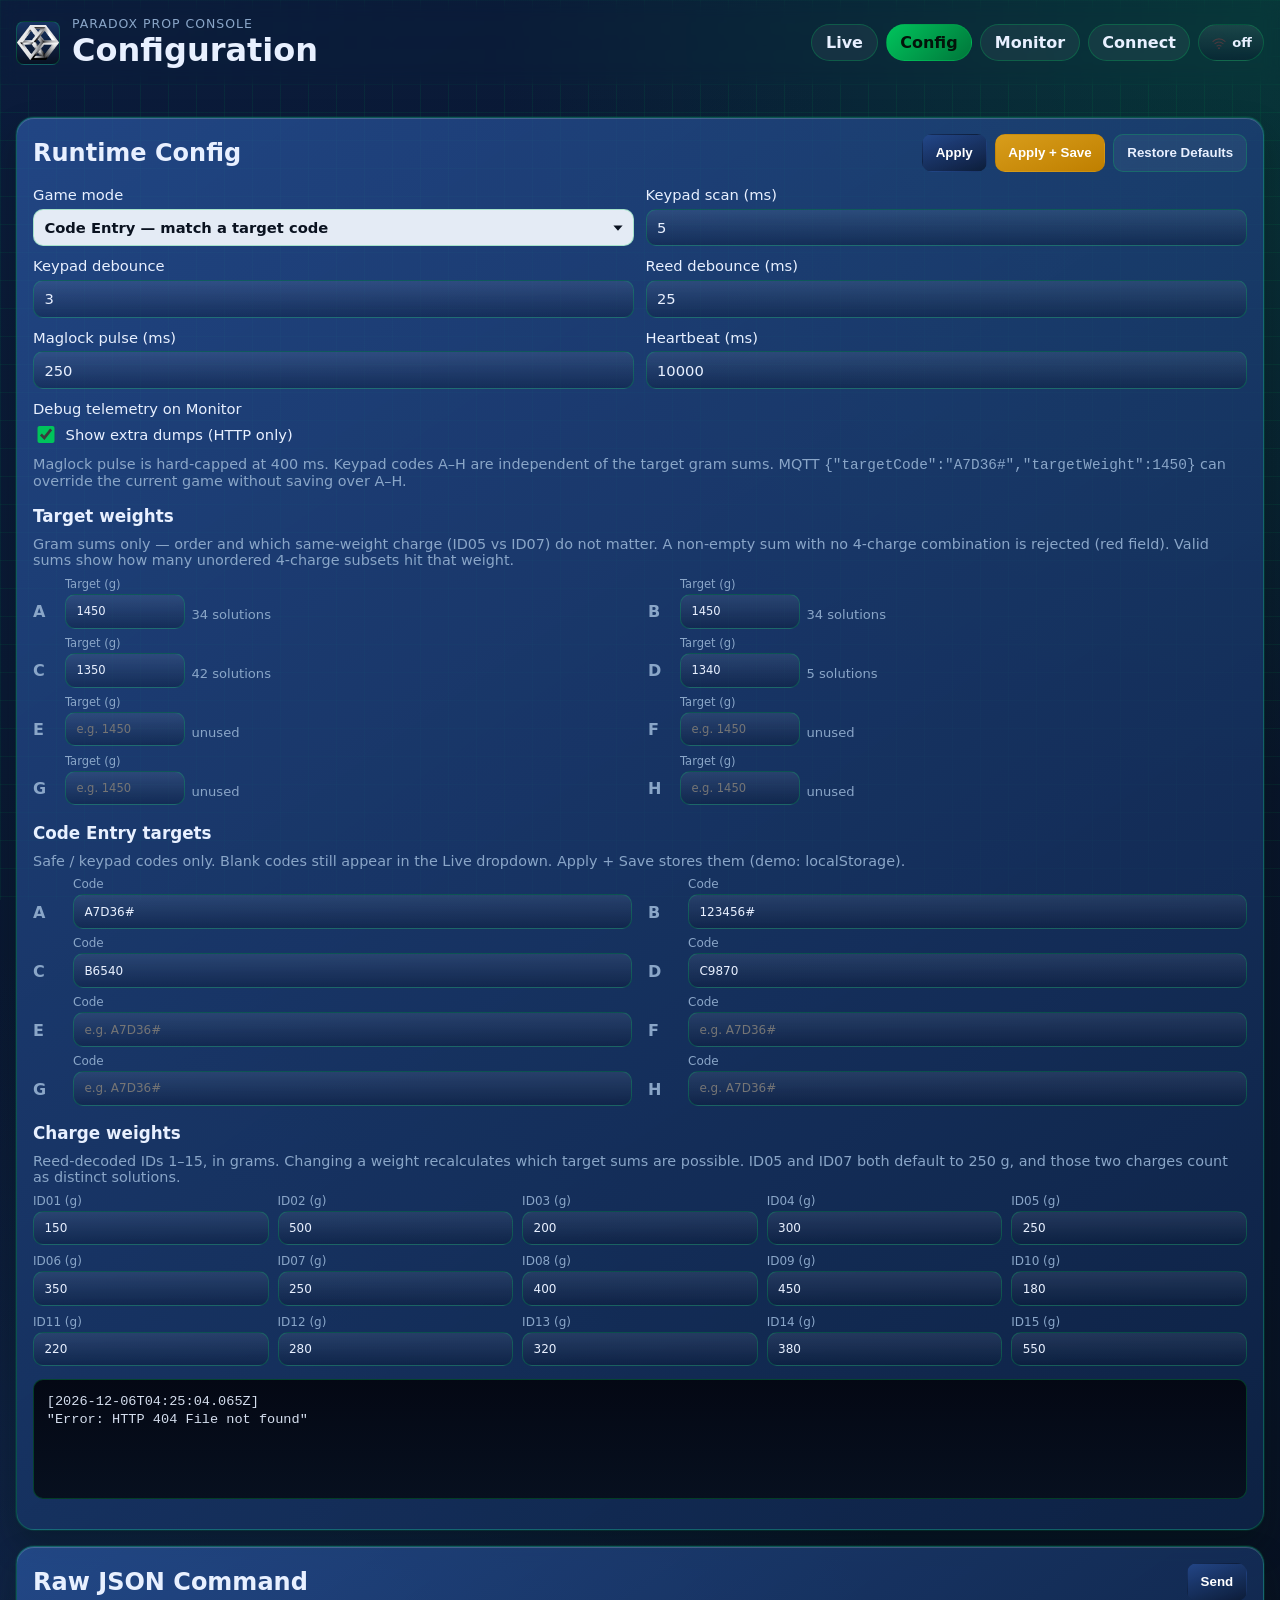
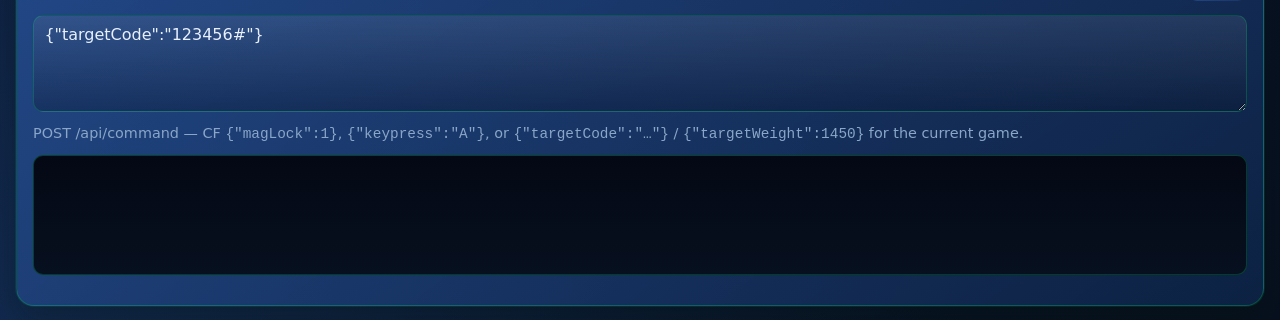
==== main/webui/config.html @ 46a213b3 "Publish px-dynamite-v1 0.01 as its own repository. Co-authored-by: Cursor <cursoragent@cursor.com>" ====
<!doctype html>
<html lang="en">
<head>
    <meta charset="utf-8">
    <meta name="viewport" content="width=device-width, initial-scale=1">
    <title>PX-Dynamite-V1 Config</title>
    <link rel="stylesheet" href="styles.css?v=dyn7">
</head>
<body>
    <div class="bg-grid" aria-hidden="true"></div>
    <header class="topbar wrap">
        <div class="brand">
            <img src="assets/logo.png" alt="Logo" class="brand-logo" loading="lazy" decoding="async" onerror="this.style.display='none'">
            <div>
                <p class="kicker">Paradox Prop Console</p>
                <h1>Configuration</h1>
            </div>
        </div>
        <nav class="tabs">
            <a class="tab" href="index.html">Live</a>
            <a class="tab active" href="config.html">Config</a>
            <a class="tab" href="monitor.html">Monitor</a>
            <a class="tab" href="connection.html">Connect</a>
            <div class="status-icons" id="statusIcons"></div>
        </nav>
    </header>

    <main class="wrap layout single">
        <section class="panel wide">
            <div class="panel-head">
                <h2>Runtime Config</h2>
                <div class="row-actions">
                    <button id="applyConfig" class="btn">Apply</button>
                    <button id="saveConfig" class="btn btn-warn">Apply + Save</button>
                    <button id="restoreDefaults" class="btn btn-ghost">Restore Defaults</button>
                </div>
            </div>
            <form id="configForm" class="form-grid">
                <label>Game mode
                    <select name="gameMode" id="gameMode">
                        <option value="io">Basic I/O — MQTT only</option>
                        <option value="code_entry">Code Entry — match a target code</option>
                    </select>
                </label>
                <label>Keypad scan (ms)
                    <input name="keypadScanMs" type="number" min="1" max="50" step="1">
                </label>
                <label>Keypad debounce
                    <input name="keypadDebounce" type="number" min="1" max="20">
                </label>
                <label>Reed debounce (ms)
                    <input name="reedDebounceMs" type="number" min="5" max="200" step="5">
                </label>
                <label>Maglock pulse (ms)
                    <input name="maglockPulseMs" type="number" min="50" max="400" step="10">
                </label>
                <label>Heartbeat (ms)
                    <input name="heartbeatInterval" type="number" min="100" step="100">
                </label>
                <label class="toggle-field">Debug telemetry on Monitor
                    <span class="toggle-row">
                        <input name="debug" type="checkbox">
                        <span>Show extra dumps (HTTP only)</span>
                    </span>
                </label>
            </form>
            <p class="hint">Maglock pulse is hard-capped at 400 ms. Keypad codes A–H are independent of the target gram sums. MQTT <code>{"targetCode":"A7D36#","targetWeight":1450}</code> can override the current game without saving over A–H.</p>
            <h3 class="subhead">Target weights</h3>
            <p class="hint">Gram sums only — order and which same-weight charge (ID05 vs ID07) do not matter. A non-empty sum with no 4-charge combination is rejected (red field). Valid sums show how many unordered 4-charge subsets hit that weight.</p>
            <div class="weight-sets" id="weightSets"></div>
            <h3 class="subhead">Code Entry targets</h3>
            <p class="hint">Safe / keypad codes only. Blank codes still appear in the Live dropdown. Apply + Save stores them (demo: localStorage).</p>
            <div class="target-sets" id="codeSets"></div>
            <h3 class="subhead">Charge weights</h3>
            <p class="hint">Reed-decoded IDs 1–15, in grams. Changing a weight recalculates which target sums are possible. ID05 and ID07 both default to 250 g, and those two charges count as distinct solutions.</p>
            <div class="charge-weight-grid" id="chargeWeights"></div>
            <pre id="configLog" class="log"></pre>
        </section>

        <section class="panel wide">
            <div class="panel-head">
                <h2>Raw JSON Command</h2>
                <button id="sendRaw" class="btn">Send</button>
            </div>
            <textarea id="rawCommand" rows="4">{"targetCode":"123456#"}</textarea>
            <p class="hint">POST /api/command — CF <code>{"magLock":1}</code>, <code>{"keypress":"A"}</code>, or <code>{"targetCode":"…"}</code> / <code>{"targetWeight":1450}</code> for the current game.</p>
            <pre id="rawLog" class="log"></pre>
        </section>
    </main>

    <script src="app.js?v=dyn7"></script>
    <script>
        (function boot(attempt) {
            if (window.PX && typeof window.PX.pageConfig === "function") {
                window.PX.pageConfig();
                return;
            }
            if (attempt >= 6) {
                var log = document.getElementById("configLog");
                if (log) log.textContent = "Failed to load app.js after retries. Hard-refresh the page.";
                return;
            }
            var s = document.createElement("script");
            s.src = "app.js?r=" + Date.now() + "-" + attempt;
            s.onload = function () { boot(attempt + 1); };
            s.onerror = function () { setTimeout(function () { boot(attempt + 1); }, 200 * (attempt + 1)); };
            document.head.appendChild(s);
        })(0);
    </script>
</body>
</html>
---- main/webui/styles.css ----
@font-face {
    font-family: "DSEG7 Classic";
    src: url("assets/fonts/DSEG7Classic-Regular.woff2") format("woff2");
    font-weight: 400;
    font-style: normal;
    font-display: swap;
}

:root {
    /* Signal Glass: navy stage, lighter navy panes, green accent (logo family). */
    --blue: #1a3a6e;
    --blue-mid: #2a56a0;
    --blue-deep: #07101f;
    --green: #00a651;
    --green-bright: #00c45c;
    --green-deep: #00763a;
    --ink: #e8f0ff;
    --muted: #8aa6c8;
    --paper: #07101f;
    --surface: #0b1c3c;
    --panel: linear-gradient(145deg, rgba(42, 86, 160, 0.72) 0%, rgba(14, 36, 72, 0.88) 100%);
    --metric: linear-gradient(180deg, rgba(255, 255, 255, 0.08), rgba(8, 20, 44, 0.35));
    --line: rgba(0, 196, 92, 0.28);
    --grid: rgba(0, 166, 81, 0.10);
    --accent: var(--green-bright);
    --accent-soft: #2fd67a;
    --ok: var(--green-bright);
    --ok-ink: #03140a;
    --warn: #f0a92a;
    --bad: #ef4444;
    --danger: var(--bad);
    --shadow: 0 16px 32px rgba(0, 20, 10, 0.28);
    --cta: linear-gradient(135deg, var(--green-bright), var(--green-deep));
    --tab-bg: rgba(255, 255, 255, 0.05);
}

* {
    box-sizing: border-box;
}

html {
    color-scheme: dark;
}

body {
    margin: 0;
    color: var(--ink);
    font-family: "Segoe UI", "Avenir Next", system-ui, sans-serif;
    background:
        radial-gradient(circle at 100% 0%, rgba(0, 166, 81, 0.22), transparent 34%),
        radial-gradient(circle at 0% 100%, rgba(26, 58, 110, 0.55), transparent 42%),
        linear-gradient(145deg, #0b1c3c 0%, #07101f 100%);
    min-height: 100vh;
}

h1, h2, h3 {
    font-family: "Segoe UI", "Trebuchet MS", system-ui, sans-serif;
    margin: 0;
}

.bg-grid {
    position: fixed;
    inset: 0;
    pointer-events: none;
    opacity: 1;
    background-image: linear-gradient(var(--grid) 1px, transparent 1px),
        linear-gradient(90deg, var(--grid) 1px, transparent 1px);
    background-size: 28px 28px;
}

.wrap {
    max-width: 1400px;
    margin: 0 auto;
    padding: 1rem;
}

.topbar {
    display: flex;
    align-items: center;
    justify-content: space-between;
    gap: 1rem;
    position: sticky;
    top: 0;
    z-index: 10;
    backdrop-filter: blur(8px);
}

.battery-badge {
    display: inline-flex;
    align-items: center;
    gap: 0.4rem;
    font-weight: 700;
    font-size: 0.85rem;
}

.status-icons {
    display: inline-flex;
    align-items: center;
    gap: 0.5rem;
    margin-left: auto;
    border-radius: 999px;
    border: 1px solid var(--line);
    padding: 0.3rem 0.7rem;
    background: var(--metric);
}

.battery-good {
    color: var(--ok);
}

.battery-warn {
    color: var(--warn);
}

.battery-bad {
    color: var(--bad);
}

.battery-usb {
    color: var(--muted);
}

.battery-icon {
    width: 22px;
    height: 14px;
    display: inline-flex;
    align-items: center;
}

.battery-svg {
    width: 22px;
    height: 14px;
    display: block;
}

.brand {
    display: flex;
    align-items: center;
    gap: 0.75rem;
}

.brand-logo {
    width: 44px;
    height: 44px;
    object-fit: contain;
    border-radius: 8px;
    background: linear-gradient(180deg, rgba(26, 58, 110, 0.8), rgba(8, 16, 32, 0.9));
    border: 1px solid var(--line);
}

.kicker {
    margin: 0;
    color: var(--muted);
    font-size: 0.78rem;
    letter-spacing: 0.08em;
    text-transform: uppercase;
}

.tabs {
    display: flex;
    gap: 0.5rem;
}

.tab {
    text-decoration: none;
    color: var(--ink);
    border: 1px solid var(--line);
    background: var(--tab-bg);
    padding: 0.5rem 0.85rem;
    border-radius: 999px;
    font-weight: 600;
}

.tab.active {
    background: var(--cta);
    color: var(--ok-ink);
}

.layout {
    display: grid;
    grid-template-columns: 1.2fr 1fr;
    gap: 1rem;
    align-items: start;
    margin-top: 1rem;
}

.layout.single {
    grid-template-columns: 1fr;
}

.layout.live-layout {
    grid-template-columns: minmax(0, 2fr) minmax(16rem, 1fr);
    align-items: start;
}

.panel {
    background: var(--panel);
    border: 1px solid var(--line);
    border-radius: 18px;
    box-shadow:
        inset 0 1px 0 rgba(255, 255, 255, 0.18),
        0 0 0 1px rgba(0, 196, 92, 0.12),
        var(--shadow);
    padding: 1rem;
    overflow: hidden;
    animation: rise 420ms ease both;
}

.panel.wide {
    grid-column: 1 / -1;
}

.panel-head {
    display: flex;
    justify-content: space-between;
    align-items: center;
    gap: 1rem;
    margin-bottom: 0.9rem;
}

.row-actions {
    display: flex;
    gap: 0.5rem;
    flex-wrap: wrap;
}

.badge {
    border-radius: 999px;
    padding: 0.35rem 0.7rem;
    background: var(--metric);
    border: 1px solid var(--line);
    text-transform: capitalize;
}

.badge.state-ready {
    background: var(--cta);
    color: var(--ok-ink);
    border-color: transparent;
}

.badge.state-not-ready {
    background: linear-gradient(160deg, #f0a92a, #b57500);
    color: #1a1408;
    border-color: transparent;
}

.badge.state-running {
    background: linear-gradient(180deg, rgba(255, 255, 255, 0.16), rgba(8, 20, 44, 0.4));
    color: var(--ink);
    border-color: rgba(232, 240, 255, 0.2);
}

.badge.state-paused {
    background: linear-gradient(160deg, #d6b33e, #bd9700);
    color: #1a1408;
    border-color: transparent;
}

.badge.state-solved {
    background: linear-gradient(135deg, var(--green), var(--green-deep));
    color: var(--ok-ink);
    border-color: transparent;
}

.badge.state-failed {
    background: linear-gradient(160deg, #ef4444, #9f1f1f);
    color: #fff;
    border-color: transparent;
}

.metrics {
    display: grid;
    grid-template-columns: repeat(3, minmax(0, 1fr));
    gap: 0.75rem;
}

.metric {
    background: var(--metric);
    border: 1px solid var(--line);
    border-radius: 12px;
    padding: 0.8rem;
}

.metric p {
    margin: 0 0 0.35rem;
    color: var(--muted);
    font-size: 0.84rem;
}

.metric h3 {
    font-size: 1.35rem;
}

.text-ok {
    color: var(--ok);
}

.text-warn {
    color: var(--warn);
}

.text-bad {
    color: var(--bad);
}

.text-muted {
    color: var(--muted);
}

.hidden {
    display: none !important;
}

.btn-grid {
    display: grid;
    grid-template-columns: repeat(2, minmax(0, 1fr));
    gap: 0.65rem;
}

.btn {
    border: 1px solid transparent;
    background: linear-gradient(160deg, rgba(36, 72, 140, 0.9), rgba(12, 28, 56, 0.95));
    color: #fff;
    font-weight: 700;
    border-radius: 10px;
    padding: 0.65rem 0.8rem;
    cursor: pointer;
}

.btn:hover {
    filter: saturate(1.1);
}

.btn:active {
    transform: translateY(1px);
}

.btn-ghost {
    color: var(--ink);
    background: var(--tab-bg);
    border-color: var(--line);
}

.btn-warn {
    background: linear-gradient(160deg, #d89d1b, #bf7f00);
}

.btn-danger {
    background: linear-gradient(160deg, #d15151, #ab3030);
}

.btn-start {
    background: var(--cta);
    color: var(--ok-ink);
}

.btn-resume {
    background: var(--cta);
    color: var(--ok-ink);
}

.btn-pause {
    background: linear-gradient(160deg, #d6b33e, #bd9700);
    color: #1a1a1a;
}

.btn-solve {
    background: var(--cta);
    color: var(--ok-ink);
}

.input-indicators {
    display: flex;
    justify-content: flex-start;
    flex-wrap: wrap;
    gap: 0.4rem;
    padding: 0.6rem 0 0;
}

.input-dot {
    display: inline-flex;
    align-items: center;
    justify-content: center;
    width: 1.6rem;
    height: 1.6rem;
    border-radius: 50%;
    font-size: 0.75rem;
    font-weight: 800;
    color: #fff;
    line-height: 1;
}

.input-dot.connected {
    background: var(--ok);
}

.input-dot.disconnected {
    background: var(--bad);
}

.input-dot.inactive {
    background: #b0b0b0;
}

#gameStatePanel.state-ready {
    background: linear-gradient(180deg, rgba(0, 196, 92, 0.28), rgba(14, 36, 72, 0.78));
}

#gameStatePanel.state-not-ready {
    background: linear-gradient(180deg, rgba(240, 169, 42, 0.28), rgba(14, 36, 72, 0.78));
}

#gameStatePanel.state-running {
    background: linear-gradient(180deg, rgba(42, 86, 160, 0.45), rgba(14, 36, 72, 0.78));
}

#gameStatePanel.state-paused {
    background: linear-gradient(180deg, rgba(214, 179, 62, 0.28), rgba(14, 36, 72, 0.78));
}

#gameStatePanel.state-solved {
    background: linear-gradient(180deg, rgba(0, 166, 81, 0.38), rgba(14, 36, 72, 0.78));
}

#gameStatePanel.state-failed {
    background: linear-gradient(180deg, rgba(239, 68, 68, 0.38), rgba(14, 36, 72, 0.78));
}

.wifi-status {
    display: flex;
    align-items: center;
    gap: 0.5rem;
    margin-bottom: 0.7rem;
    font-weight: 600;
}

.wifi-badge {
    display: inline-flex;
    align-items: center;
    gap: 0.35rem;
    font-size: 0.82rem;
    font-weight: 700;
}

.network-name-row {
    display: flex;
    align-items: flex-end;
    gap: 0.7rem;
}

.network-name-label {
    flex: 1;
    display: flex;
    flex-direction: column;
    gap: 0.35rem;
    font-size: 0.92rem;
}

.toggle-row {
    display: flex;
    align-items: center;
    gap: 0.5rem;
    cursor: pointer;
    font-size: 0.92rem;
}

.toggle-row input[type="checkbox"] {
    width: 1.1rem;
    height: 1.1rem;
    accent-color: var(--accent);
    cursor: pointer;
}

.ap-bottom-row {
    display: flex;
    align-items: center;
    justify-content: space-between;
    gap: 0.7rem;
    flex-wrap: wrap;
}

.row-actions-right {
    display: flex;
    gap: 0.5rem;
    flex-wrap: wrap;
    margin-left: auto;
}

.inline-form {
    display: flex;
    align-items: center;
    flex-wrap: wrap;
    gap: 0.55rem;
}

input,
textarea {
    width: 100%;
    border: 1px solid var(--line);
    border-radius: 10px;
    padding: 0.58rem 0.65rem;
    background: var(--metric);
    color: var(--ink);
    font: inherit;
}

select {
    width: 100%;
    border: 1px solid var(--line);
    border-radius: 10px;
    padding: 0.58rem 1.85rem 0.58rem 0.65rem;
    background-color: #e4ebf5;
    background-image: url("data:image/svg+xml,%3Csvg xmlns='http://www.w3.org/2000/svg' width='12' height='8' viewBox='0 0 12 8'%3E%3Cpath fill='%230a1220' d='M1.4 1.6h9.2L6 6.8z'/%3E%3C/svg%3E");
    background-repeat: no-repeat;
    background-position: right 0.6rem center;
    background-size: 12px 8px;
    color: #0a1220;
    -webkit-text-fill-color: #0a1220;
    forced-color-adjust: none;
    color-scheme: light;
    font: inherit;
    font-weight: 700;
    appearance: none;
    -webkit-appearance: none;
}

select option {
    color: #102038;
    background: #f4f7fb;
}

.inline-form input {
    max-width: 300px;
}

.toggle {
    display: inline-flex;
    align-items: center;
    gap: 0.4rem;
}

.toggle input {
    width: auto;
}

.form-grid {
    display: grid;
    grid-template-columns: repeat(2, minmax(0, 1fr));
    gap: 0.7rem;
    align-items: start;
}

.form-grid label {
    display: flex;
    flex-direction: column;
    gap: 0.35rem;
    font-size: 0.92rem;
}

.topic-value {
    margin-top: 0;
    min-height: 2.45rem;
    display: flex;
    align-items: center;
    font-weight: 600;
    color: var(--ink);
    word-break: break-all;
}

.detail-grid {
    display: grid;
    grid-template-columns: repeat(2, minmax(0, 1fr));
    gap: 0.6rem;
}

.detail-item {
    display: flex;
    align-items: baseline;
    justify-content: space-between;
    gap: 0.75rem;
    padding: 0.55rem 0.7rem;
    border: 1px solid var(--line);
    border-radius: 10px;
    background: var(--metric);
}

.detail-item span {
    color: var(--muted);
    font-size: 0.85rem;
}

.connection-detail-item {
    width: 100%;
    box-sizing: border-box;
}

.input-suffix-wrap {
    display: flex;
    align-items: center;
    gap: 0.45rem;
}

.input-suffix {
    border: 1px solid var(--line);
    border-radius: 8px;
    padding: 0.45rem 0.55rem;
    background: var(--metric);
    color: var(--muted);
    font-size: 0.85rem;
    white-space: nowrap;
}

.device-apply-wrap {
    display: flex;
    align-items: flex-end;
}

.ssid-list {
    display: grid;
    grid-template-columns: repeat(2, minmax(0, 1fr));
    gap: 0.55rem;
}

.ssid-item {
    display: flex;
    align-items: center;
    justify-content: space-between;
    gap: 0.6rem;
    border: 1px solid var(--line);
    border-radius: 10px;
    padding: 0.55rem 0.65rem;
    background: var(--metric);
    cursor: pointer;
}

.ssid-meta {
    display: inline-flex;
    align-items: center;
    gap: 0.45rem;
    color: var(--muted);
    font-size: 0.82rem;
}

.wifi-icon {
    width: 16px;
    height: 16px;
    display: inline-flex;
    align-items: center;
}

.wifi-svg {
    width: 16px;
    height: 16px;
    display: block;
}

.hint {
    margin: 0.6rem 0 0;
    color: var(--muted);
    font-size: 0.9rem;
}

.log {
    margin-top: 0.8rem;
    min-height: 120px;
    max-height: 270px;
    overflow: auto;
    border-radius: 10px;
    border: 1px solid var(--line);
    background: linear-gradient(180deg, #040814, #07101f);
    color: #d5deee;
    padding: 0.8rem;
    white-space: pre-wrap;
    word-break: break-word;
    font-size: 0.85rem;
    line-height: 1.35;
}

.pulse {
    position: relative;
    overflow: hidden;
}

.pulse::after {
    content: "";
    position: absolute;
    inset: -40% auto auto -40%;
    width: 180px;
    height: 180px;
    background: radial-gradient(circle, rgba(0, 196, 92, 0.22), transparent 68%);
    animation: drift 5s ease-in-out infinite;
}

@keyframes rise {
    from {
        opacity: 0;
        transform: translateY(8px);
    }
    to {
        opacity: 1;
        transform: translateY(0);
    }
}

@keyframes drift {
    0%, 100% { transform: translate(0, 0); }
    50% { transform: translate(16px, 14px); }
}

@media (max-width: 820px) {
    .topbar {
        flex-direction: column;
        align-items: flex-start;
    }

    .layout,
    .form-grid {
        grid-template-columns: 1fr;
    }

    .detail-grid,
    .ssid-list {
        grid-template-columns: 1fr;
    }

    .metrics,
    .btn-grid {
        grid-template-columns: repeat(2, minmax(0, 1fr));
    }

    .inline-form input {
        max-width: 100%;
    }
}

/* Fuse-specific Monitor / Live extras */
.metric-note {
    margin: 0.35rem 0 0;
    color: var(--muted);
    font-size: 0.78rem;
}

.voltage-board {
    position: relative;
    height: 460px;
    border-radius: 14px;
    border: 1px solid rgba(184, 115, 51, 0.35);
    background:
        radial-gradient(circle at 18% 12%, rgba(184, 115, 51, 0.16), transparent 36%),
        linear-gradient(180deg, #3a2414 0%, #24160d 55%, #1a1009 100%);
    overflow: hidden;
}

.voltage-wires {
    position: absolute;
    inset: 0;
    width: 100%;
    height: 100%;
    pointer-events: none;
    z-index: 0;
}

.voltage-wires .wire {
    fill: none;
    stroke: #c9a36a;
    stroke-width: 2.2;
    stroke-linecap: round;
    stroke-linejoin: round;
    vector-effect: non-scaling-stroke;
}

.led-mod,
.fuse-holder,
.gnd-mod,
.row-need {
    position: absolute;
    z-index: 1;
}

.led-mod {
    width: 28%;
    padding: 0.4rem 0.5rem 0.45rem;
    border-radius: 8px;
    background: linear-gradient(180deg, #8a5a28 0%, #5a3514 42%, #2a160a 100%);
    box-shadow:
        inset 0 1px 0 rgba(255, 220, 170, 0.35),
        0 6px 14px rgba(0, 0, 0, 0.35);
    border: 2px solid #c48a48;
}

.led-in {
    left: 3%;
    top: 5%;
}

.led-out {
    left: 3%;
    top: 46%;
}

.led-mod p {
    margin: 0 0 0.28rem;
    color: #e8c99a;
    font-size: 0.68rem;
    letter-spacing: 0.08em;
    text-transform: uppercase;
}

.led-mod .metric-note {
    color: #c9a36a;
}

.led-mod .seven-seg {
    display: flex;
    align-items: center;
    justify-content: center;
    min-height: 2.35rem;
    border-radius: 4px;
    background: #050505;
    border: 1px solid #1a1a1a;
    color: #ff3a22;
    text-shadow: 0 0 10px rgba(255, 58, 34, 0.55);
    font-family: "DSEG7 Classic", "Consolas", ui-monospace, monospace;
    font-size: 1.55rem;
    letter-spacing: 0.08em;
    padding: 0.2rem 0.35rem;
}

.led-mod.is-off .seven-seg {
    color: #4a1510;
    text-shadow: none;
}

.fuse-holder {
    width: 14%;
    height: auto;
    aspect-ratio: 1.7 / 1;
    display: flex;
    align-items: center;
    justify-content: center;
    padding: 0.15rem 0.2rem;
    text-align: center;
    border-radius: 8px;
    border: 8px solid #d7b07a;
    background: linear-gradient(180deg, #6a4420, #2c1a0c);
    box-shadow: none;
    outline: none;
}

.fuse-holder strong {
    display: block;
    font-size: 1.2rem;
    font-weight: 800;
    letter-spacing: 0.02em;
}

.fuse-holder .fuse-x {
    font-size: 2.1rem;
    font-weight: 900;
    line-height: 1;
    color: #c9d2e0;
}

.fuse-holder.vacant {
    background: repeating-linear-gradient(135deg, #2a1c10 0 8px, #1a120b 8px 16px);
    color: #9aa8bc;
    border-style: dashed;
}

.fuse-holder.match {
    border-color: var(--ok);
}

.fuse-holder.mismatch {
    border-color: var(--bad);
}

#fuseHolderA { left: 40%; top: 9%; }
#fuseHolderB { left: 40%; top: 37%; }
#fuseHolderC { left: 56.5%; top: 37%; }
#fuseHolderD { left: 73%; top: 37%; }
#fuseHolderE { left: 3.5%; top: 79%; }
#fuseHolderF { left: 19%; top: 79%; }

.row-need {
    color: #f0ddc0;
    font-size: 0.82rem;
    font-weight: 700;
    letter-spacing: 0.03em;
    white-space: nowrap;
    pointer-events: none;
    text-shadow: 0 1px 4px rgba(0, 0, 0, 0.65);
}

.row-need-top {
    left: 56%;
    top: 17%;
}

.row-need-mid {
    left: 40%;
    width: 47%;
    top: 55%;
    text-align: center;
}

.row-need-bot {
    left: 36%;
    top: 90%;
}

.gnd-mod {
    left: 88%;
    top: 90%;
    width: max-content;
    transform: translate(-50%, calc(-100% - 3px));
    display: flex;
    align-items: flex-end;
    justify-content: center;
    color: #f0ddc0;
    font-size: 1.2rem;
    font-weight: 800;
    letter-spacing: 0;
    line-height: 1;
    pointer-events: none;
}

.gnd-n {
    display: block;
    width: max-content;
    text-align: center;
}

.gnd-g,
.gnd-d {
    position: absolute;
    bottom: 0;
    line-height: 1;
}

.gnd-g {
    right: 100%;
}

.gnd-d {
    left: 100%;
}

.fuse-slots {
    display: grid;
    grid-template-columns: repeat(6, minmax(0, 1fr));
    gap: 0.45rem;
    margin-top: 0.9rem;
}

.fuse-slot {
    border-radius: 10px;
    padding: 0.55rem 0.35rem;
    text-align: center;
    border: 1px solid rgba(255, 255, 255, 0.12);
}

.fuse-slot .fuse-id {
    display: block;
    font-size: 0.72rem;
    letter-spacing: 0.08em;
    text-transform: uppercase;
    opacity: 0.85;
}

.fuse-slot strong {
    display: block;
    margin-top: 0.2rem;
    font-size: 1.05rem;
}

.fuse-2200 {
    background: #123a73;
    color: #dbe8ff;
}

.fuse-4700 {
    background: #7a1218;
    color: #ffd6d8;
}

.fuse-6800 {
    background: #c9a227;
    color: #1a1408;
}

.fuse-open {
    background: #2a3344;
    color: #9aa8bc;
}

.seg-row {
    display: grid;
    grid-template-columns: 1fr 1fr;
    gap: 0.75rem;
    margin-top: 0.9rem;
}

.seg-box {
    background: var(--metric);
    border: 1px solid var(--line);
    border-radius: 12px;
    padding: 0.7rem 0.8rem;
}

.seg-box p {
    margin: 0 0 0.35rem;
    color: var(--muted);
    font-size: 0.78rem;
    letter-spacing: 0.06em;
    text-transform: uppercase;
}

.seven-seg {
    font-family: "Consolas", "Cascadia Mono", ui-monospace, monospace;
    font-size: 1.85rem;
    letter-spacing: 0.12em;
    color: var(--green-bright);
    text-shadow: 0 0 12px rgba(0, 196, 92, 0.35);
}

.subhead {
    margin: 1.1rem 0 0.35rem;
    font-size: 1.05rem;
}

.toggle-field {
    grid-column: 1 / -1;
}

.adc-legend {
    margin-top: 0.4rem;
}

.adc-minis {
    display: flex;
    flex-direction: column;
    gap: 0.45rem;
    margin-top: 0.9rem;
}

.adc-mini-row {
    display: grid;
    grid-template-columns: 1.4rem 1fr 6.5rem;
    gap: 0.5rem;
    align-items: center;
}

.adc-mini-id {
    font-weight: 800;
    text-transform: uppercase;
    font-size: 0.82rem;
}

.adc-mini-val {
    color: var(--muted);
    font-size: 0.78rem;
    text-align: right;
}

.adc-bar-mini {
    height: 18px;
}

.adc-bar-mini .adc-band {
    height: 18px;
}

.adc-bar-mini .adc-marker {
    height: 22px;
    top: -2px;
}

.adc-bar {
    position: relative;
    height: 72px;
    border-radius: 12px;
    overflow: visible;
    border: 1px solid var(--line);
    background: #040814;
}

.adc-band {
    position: absolute;
    top: 0;
    height: 42px;
    display: flex;
    align-items: center;
    justify-content: center;
    font-size: 0.72rem;
    font-weight: 700;
    color: #041018;
    overflow: hidden;
}

.adc-band span {
    white-space: nowrap;
    padding: 0 0.2rem;
}

.band-open {
    background: repeating-linear-gradient(135deg, #3a4458 0 8px, #2a3344 8px 16px);
    color: #d5deee;
}

.band-6800 {
    background: #c9a227;
    color: #1a1408;
}

.band-4700 {
    background: #7a1218;
    color: #ffd6d8;
}

.band-2200 {
    background: #123a73;
    color: #dbe8ff;
}

.adc-tick {
    position: absolute;
    top: 42px;
    width: 1px;
    height: 10px;
    background: rgba(232, 240, 255, 0.55);
    transform: translateX(-0.5px);
}

.adc-tick span {
    position: absolute;
    top: 12px;
    left: 50%;
    transform: translateX(-50%);
    font-size: 0.68rem;
    color: var(--muted);
    white-space: nowrap;
}

.adc-marker {
    position: absolute;
    top: -4px;
    width: 2px;
    height: 46px;
    background: #fff;
    box-shadow: 0 0 8px rgba(255, 255, 255, 0.7);
    transform: translateX(-1px);
    z-index: 2;
}

.adc-marker i {
    position: absolute;
    top: -16px;
    left: 50%;
    transform: translateX(-50%);
    font-style: normal;
    font-size: 0.72rem;
    font-weight: 800;
    color: #fff;
    text-transform: uppercase;
}

.adc-marker.open {
    background: var(--bad);
    box-shadow: 0 0 8px rgba(239, 68, 68, 0.7);
}

.channel-table-wrap {
    overflow-x: auto;
}

.channel-table {
    width: 100%;
    border-collapse: collapse;
    font-size: 0.92rem;
}

.channel-table th,
.channel-table td {
    text-align: left;
    padding: 0.45rem 0.55rem;
    border-bottom: 1px solid var(--line);
}

.channel-table th {
    color: var(--muted);
    font-weight: 600;
    font-size: 0.8rem;
    text-transform: uppercase;
    letter-spacing: 0.04em;
}

.scenario-grid {
    display: grid;
    grid-template-columns: repeat(2, minmax(0, 1fr));
    gap: 0.75rem;
}

.scenario-card {
    display: block;
    text-decoration: none;
    color: var(--ink);
    background: var(--metric);
    border: 1px solid var(--line);
    border-radius: 12px;
    padding: 0.9rem;
}

.scenario-card h3 {
    margin: 0 0 0.35rem;
    font-size: 1.05rem;
}

.scenario-card p {
    margin: 0;
    color: var(--muted);
    font-size: 0.88rem;
}

.scenario-card:hover {
    border-color: var(--green-bright);
}

/* Valve Live / Monitor */
.valve-board {
    display: flex;
    flex-direction: column;
    gap: 0.85rem;
}

.valve-path {
    display: grid;
    grid-template-columns: repeat(4, minmax(0, 1fr));
    gap: 0.55rem;
}

.valve-station {
    border-radius: 12px;
    border: 1px solid var(--line);
    background: var(--metric);
    padding: 0.45rem 0.4rem 1.35rem;
    position: relative;
    display: flex;
    flex-direction: column;
    align-items: center;
    min-height: 10.4rem;
}

.valve-name {
    font-weight: 800;
    font-size: 0.95rem;
    letter-spacing: 0.06em;
    margin-bottom: 0.2rem;
}

.valve-id {
    position: absolute;
    left: 0.4rem;
    bottom: 0.28rem;
    font-size: 0.68rem;
    color: var(--muted);
    font-weight: 700;
}

.valve-swatch {
    width: 0.7rem;
    height: 0.7rem;
    border-radius: 999px;
    border: 1px solid rgba(255, 255, 255, 0.25);
    display: inline-block;
}

.valve-graphic {
    width: 7.4rem;
    height: 7.4rem;
    border-radius: 50%;
    border: 1px solid rgba(255, 255, 255, 0.16);
    display: grid;
    grid-template-columns: 1.55rem 1.55rem 1.55rem;
    grid-template-rows: 1.55rem 1.55rem 1.55rem;
    place-content: center;
    gap: 0.12rem;
    background: var(--valve-fill, transparent);
}

.seat {
    display: flex;
    align-items: center;
    justify-content: center;
    width: 1.55rem;
    height: 1.55rem;
    border-radius: 7px;
    border: 2px solid rgba(255, 255, 255, 0.14);
    background: rgba(8, 20, 44, 0.55);
    font-size: 0.66rem;
    font-weight: 800;
    color: var(--muted);
}

.seat.n { grid-column: 2; grid-row: 1; }
.seat.w { grid-column: 1; grid-row: 2; }
.seat.hub { grid-column: 2; grid-row: 2; visibility: hidden; }
.seat.e { grid-column: 3; grid-row: 2; }
.seat.s { grid-column: 2; grid-row: 3; }

.seat.current {
    background: #f0a92a;
    border-color: #f0a92a;
    color: #1a1408;
}

.seat.target {
    background: #000;
    border-color: #00c45c;
    color: #00c45c;
}

.seat.solved {
    background: #00c45c;
    border-color: #00c45c;
    color: #03140a;
}

.seat.off {
    opacity: 0.85;
}

.mode-row {
    display: flex;
    flex-wrap: wrap;
    gap: 0.4rem;
    align-items: center;
}

.badge.mode-io {
    background: var(--metric);
}

.badge.mode-fixed,
.badge.mode-order,
.badge.mode-targets {
    background: linear-gradient(135deg, #2a56a0, #0e2448);
}

.valve-config-wrap {
    overflow-x: auto;
    margin-top: 0.8rem;
}

.valve-config-table {
    width: 100%;
    border-collapse: collapse;
    font-size: 0.82rem;
}

.valve-config-table th,
.valve-config-table td {
    border-bottom: 1px solid rgba(255, 255, 255, 0.08);
    padding: 0.4rem 0.35rem;
    text-align: left;
    vertical-align: middle;
}

.valve-config-table input[type="text"],
.valve-config-table input[type="number"],
.valve-config-table select {
    min-width: 0;
}

.valve-config-table input[type="checkbox"] {
    width: 1.1rem;
    height: 1.1rem;
}

.valve-config-table .col-order,
.valve-config-table .col-target {
    display: none;
}

.valve-config-table.show-order .col-order,
.valve-config-table.show-target .col-target {
    display: table-cell;
}

@media (max-width: 820px) {
    .valve-path {
        grid-template-columns: repeat(2, minmax(0, 1fr));
    }
}

.solution-line {
    margin: 0.15rem 0 0;
    font-size: 0.88rem;
    color: var(--ink);
}

.mcp-grid {
    display: grid;
    grid-template-columns: repeat(3, minmax(0, 1fr));
    gap: 0.75rem;
}

.mcp-chip h3 {
    font-size: 0.92rem;
    margin-bottom: 0.4rem;
}

.pin-table {
    width: 100%;
    border-collapse: collapse;
    font-size: 0.72rem;
}

.pin-table th,
.pin-table td {
    border-bottom: 1px solid rgba(255, 255, 255, 0.06);
    padding: 0.22rem 0.28rem;
    text-align: left;
}

.pin-table .lvl-low { color: var(--ok); font-weight: 700; }
.pin-table .lvl-high { color: var(--muted); }
.pin-out { color: var(--warn); }

.reed-bits {
    display: inline-flex;
    gap: 0.25rem;
}

.reed-bit {
    width: 1.35rem;
    height: 1.35rem;
    border-radius: 5px;
    display: inline-flex;
    align-items: center;
    justify-content: center;
    font-size: 0.68rem;
    font-weight: 800;
    background: rgba(8, 20, 44, 0.5);
    border: 1px solid var(--line);
    color: var(--muted);
}

.reed-bit.low {
    background: var(--cta);
    color: var(--ok-ink);
    border-color: transparent;
}

.reed-bit.driven {
    box-shadow: 0 0 0 2px #f0a92a;
}

@media (max-width: 820px) {
    .mcp-grid {
        grid-template-columns: 1fr;
    }
}

@media (max-width: 820px) {
    .seg-row,
    .scenario-grid,
    .fuse-slots {
        grid-template-columns: 1fr 1fr 1fr;
    }

    .adc-mini-row {
        grid-template-columns: 1.2rem 1fr;
    }

    .adc-mini-val {
        grid-column: 2;
        text-align: left;
    }
}

/* Patch Live / Config / Monitor */
#gameStatePanel.panel.pulse {
    overflow: visible;
}

#gameStatePanel.pulse::after {
    inset: 0;
    width: auto;
    height: auto;
    border-radius: inherit;
    pointer-events: none;
}

.patch-board {
    margin-top: 0.55rem;
    border-radius: 14px;
    border: 1px solid rgba(180, 190, 210, 0.22);
    background:
        radial-gradient(circle at 12% 0%, rgba(160, 170, 190, 0.12), transparent 40%),
        linear-gradient(180deg, #1a2438 0%, #0c1424 100%);
    overflow: visible;
    display: flex;
    justify-content: center;
}

.patch-board svg {
    display: block;
    width: auto;
    height: auto;
    max-width: 100%;
    max-height: calc(100dvh - 210px);
}

.tile-plate {
    fill: url(#none);
    fill: #c5cdd8;
    stroke: #8b95a4;
    stroke-width: 2.5;
    filter: drop-shadow(0 8px 10px rgba(0, 0, 0, 0.35));
}

.patch-board svg .tile-plate {
    fill: url(#tileMetal);
    stroke: #6d7786;
}

.jack-ring {
    fill: #d8dee8;
    stroke: #4a5568;
    stroke-width: 2;
}

.jack-hole {
    fill: #0b1018;
}

.jack-skip .jack-ring {
    fill: #9aa3b0;
    stroke: #6b7380;
    stroke-dasharray: 4 3;
    opacity: 0.55;
}

.jack-skip .jack-hole {
    fill: #7d8694;
}

.jack-on .jack-ring {
    fill: #e8eef8;
    stroke: #f5c542;
    stroke-width: 3;
}

.jack-label {
    text-anchor: middle;
    font-size: 15px;
    font-weight: 800;
    fill: #102038;
    stroke: #e8edf4;
    stroke-width: 3px;
    paint-order: stroke fill;
    font-family: "Segoe UI", system-ui, sans-serif;
}

.jack-skip .jack-label {
    fill: transparent;
}

.cable {
    fill: none;
    stroke-linecap: round;
    stroke-linejoin: round;
}

.cable-target {
    stroke: #f5c542;
    stroke-width: 3.2;
    stroke-dasharray: 11 8;
    opacity: 0.9;
}

.cable-bad {
    stroke: #ef4444;
    stroke-width: 4.2;
}

.cable-ok {
    stroke: #00c45c;
    stroke-width: 5.1;
}

.patch-legend {
    display: flex;
    gap: 0.9rem;
    flex-wrap: wrap;
    margin: 0.15rem 0 0.2rem;
    font-size: 0.78rem;
    color: var(--muted);
}

.patch-legend span {
    display: inline-flex;
    align-items: center;
    gap: 0.35rem;
}

.lg {
    display: inline-block;
    width: 1.4rem;
    height: 0;
    border-top: 3px solid #f5c542;
}

.lg-target {
    border-top-style: dashed;
    border-top-color: #f5c542;
}

.lg-bad {
    border-top-style: solid;
    border-top-color: #ef4444;
}

.lg-ok {
    border-top-style: solid;
    border-top-color: #00c45c;
}

.overlay-label {
    display: inline-flex;
    align-items: center;
    gap: 0.4rem;
    font-size: 0.78rem;
    color: var(--muted);
}

.overlay-label select {
    width: auto;
    min-width: 10rem;
    padding: 0.28rem 0.45rem;
    font-size: 0.78rem;
}

.target-sets {
    display: grid;
    grid-template-columns: 1fr 1fr;
    gap: 0.45rem 1rem;
    margin: 0.55rem 0 0.2rem;
}

.target-set-row {
    display: grid;
    grid-template-columns: 2rem minmax(7rem, 10rem) minmax(0, 1fr);
    gap: 0.5rem;
    align-items: end;
}

.target-set-idx {
    font-weight: 800;
    color: var(--muted);
    padding-bottom: 0.45rem;
}

.target-set-row label {
    display: flex;
    flex-direction: column;
    gap: 0.2rem;
    font-size: 0.75rem;
    color: var(--muted);
    margin: 0;
}

.target-set-row input {
    width: 100%;
}

.status-pills {
    display: flex;
    flex-wrap: wrap;
    gap: 0.4rem;
    margin-bottom: 0.7rem;
}

.pill {
    border-radius: 999px;
    padding: 0.28rem 0.65rem;
    border: 1px solid var(--line);
    background: var(--metric);
    font-size: 0.78rem;
    font-weight: 700;
}

.pill-ok {
    background: var(--cta);
    color: var(--ok-ink);
    border-color: transparent;
}

.pill-bad {
    background: linear-gradient(160deg, #ef4444, #9f1f1f);
    color: #fff;
    border-color: transparent;
}

.pill-warn {
    background: linear-gradient(160deg, #d89d1b, #bf7f00);
    color: #03140a;
    border-color: transparent;
}

.pill-off {
    color: var(--muted);
}

.port-strip {
    display: grid;
    grid-template-columns: repeat(8, minmax(0, 1fr));
    gap: 0.35rem;
}

.port-cell {
    text-align: center;
    padding: 0.45rem 0.2rem;
    border-radius: 8px;
    border: 1px solid var(--line);
    background: var(--metric);
    font-weight: 800;
}

.port-cell.on {
    background: var(--cta);
    color: var(--ok-ink);
    border-color: transparent;
}

.jack-map {
    display: grid;
    grid-template-columns: repeat(3, minmax(0, 1fr));
    gap: 0.65rem;
    margin-top: 0.5rem;
}

.jack-tile {
    border: 1px solid var(--line);
    border-radius: 12px;
    padding: 0.55rem;
    background: var(--metric);
}

.jack-tile h4 {
    margin: 0 0 0.4rem;
    font-size: 0.82rem;
    color: var(--muted);
}

.jack-tile-grid {
    display: grid;
    grid-template-columns: 1fr 1fr;
    gap: 0.35rem;
}

.jack-tile-grid label {
    display: flex;
    flex-direction: column;
    gap: 0.15rem;
    font-size: 0.72rem;
    color: var(--muted);
}

@media (max-width: 820px) {
    .jack-map,
    .port-strip {
        grid-template-columns: repeat(2, minmax(0, 1fr));
    }

    .live-layout {
        grid-template-columns: 1fr;
    }

    .target-sets,
    .weight-sets {
        grid-template-columns: 1fr;
    }

    .target-set-row {
        grid-template-columns: 1.6rem 1fr;
    }

    .patch-board svg {
        max-height: none;
        width: 100%;
    }
}

/* --- Dynamite cabinet (Live) --- */

.cabinet-split {
    display: grid;
    grid-template-columns: minmax(0, 2fr) minmax(12rem, 1fr);
    gap: 1rem;
    align-items: start;
}

.bay {
    border: 1px dashed rgba(232, 240, 255, 0.22);
    border-radius: 14px;
    padding: 0.7rem 0.75rem 0.85rem;
    margin-bottom: 0.75rem;
    background: rgba(8, 20, 44, 0.28);
}

.bay:last-child {
    margin-bottom: 0;
}

.bay h3,
.door-block h3 {
    margin: 0 0 0.65rem;
    font-size: 0.82rem;
    letter-spacing: 0.08em;
    text-transform: uppercase;
    color: var(--muted);
}

.bay-head {
    display: flex;
    align-items: center;
    justify-content: space-between;
    gap: 0.6rem;
    margin-bottom: 0.65rem;
}

.bay-head h3 {
    margin: 0;
}

.bay-head .overlay-label {
    flex: 0 1 auto;
    min-width: 0;
}

.bay-head .overlay-label select {
    max-width: 16rem;
}

.charge-row {
    display: grid;
    grid-template-columns: repeat(4, minmax(0, 1fr));
    gap: 0.55rem;
}

.charge {
    display: flex;
    flex-direction: column;
    align-items: center;
    gap: 0.35rem;
}

.charge-body {
    width: 100%;
    max-width: 10.6rem;
    aspect-ratio: 120 / 128;
    height: auto;
    position: relative;
}

.charge-body svg {
    width: 100%;
    height: 100%;
    display: block;
}

.charge-info {
    position: absolute;
    left: 0.2rem;
    right: 0.2rem;
    top: 38%;
    text-align: center;
    line-height: 1.15;
    pointer-events: none;
}

.charge-info .w {
    display: block;
    font-size: 1.05rem;
    font-weight: 800;
    color: #1c242c;
}

.charge-info .i {
    display: block;
    font-size: 0.95rem;
    font-weight: 800;
    letter-spacing: 0.04em;
    color: #1c242c;
}

.charge.ok .charge-info .w,
.charge.ok .charge-info .i {
    color: #062a12;
}

.charge.bad .charge-info .w,
.charge.bad .charge-info .i {
    color: #2a0808;
}

.charge-slot {
    font-size: 0.7rem;
    color: var(--muted);
    text-transform: uppercase;
    letter-spacing: 0.04em;
}

.code-side {
    display: flex;
    flex-direction: column;
    gap: 0.55rem;
}

.code-window {
    background: var(--metric);
    border: 1px solid var(--line);
    border-radius: 10px;
    padding: 0.4rem 0.55rem 0.5rem;
}

.code-window span {
    display: block;
    font-size: 0.68rem;
    color: var(--muted);
    text-transform: uppercase;
    letter-spacing: 0.05em;
    margin-bottom: 0.2rem;
}

.code-readout {
    font-family: ui-monospace, Consolas, monospace;
    font-size: 1.15rem;
    letter-spacing: 0.08em;
    min-height: 1.4rem;
}

.entry-strip {
    display: flex;
    justify-content: flex-end;
    gap: 0.12rem;
    min-height: 2.05rem;
    padding: 0.15rem 0.1rem;
    background: #03140a;
    border-radius: 6px;
}

.entry-cell {
    width: 1.05rem;
    text-align: center;
    font-family: "DSEG7 Classic", "Consolas", ui-monospace, monospace;
    font-size: 1.15rem;
    line-height: 1.7;
    color: #1a3a22;
}

.entry-cell.sym {
    font-family: "Segoe UI", system-ui, sans-serif;
    font-weight: 800;
    font-size: 1.05rem;
}

.entry-cell.plain { color: var(--green-bright); }
.entry-cell.green { color: var(--green-bright); text-shadow: 0 0 8px rgba(0, 196, 92, 0.45); }
.entry-cell.solved {
    font-weight: 800;
    font-size: 1.28rem;
    color: #5dff9a;
    text-shadow: 0 0 12px rgba(0, 196, 92, 0.75);
}
.entry-cell.solved.sym {
    font-size: 1.2rem;
}
.entry-cell.yellow { color: #f0a92a; text-shadow: 0 0 8px rgba(240, 169, 42, 0.35); }
.entry-cell.grey { color: #4b5d70; }
.entry-cell.empty { color: #0a2214; opacity: 0.55; }

.side-keypad {
    display: grid;
    grid-template-columns: repeat(4, minmax(0, 1fr));
    gap: 0.32rem;
}

.key {
    aspect-ratio: 1;
    border-radius: 8px;
    border: 1px solid var(--line);
    background: rgba(8, 20, 44, 0.55);
    color: var(--ink);
    font-weight: 800;
    cursor: default;
}

.key.last {
    background: var(--cta);
    color: var(--ok-ink);
    border-color: transparent;
}

.demo-key {
    cursor: pointer;
}

.demo-key:hover {
    border-color: rgba(0, 196, 92, 0.55);
    background: rgba(0, 196, 92, 0.12);
}

.door-block {
    border: 1px dashed rgba(232, 240, 255, 0.22);
    border-radius: 12px;
    padding: 0.55rem 0.6rem 0.7rem;
    background: rgba(8, 20, 44, 0.28);
}

.door-draw {
    width: 100%;
    max-width: 14rem;
    margin: 0 auto 0.35rem;
}

.door-draw svg {
    width: 100%;
    height: auto;
    display: block;
    color: #9ec3c0;
}

.door-state {
    margin: 0 0 0.55rem;
    text-align: center;
    font-size: 0.78rem;
    font-weight: 800;
    letter-spacing: 0.12em;
    color: var(--muted);
}

.door-state.open {
    color: #f0a92a;
}

.door-block .btn {
    width: 100%;
}

.badge.mode-io {
    background: var(--metric);
}

.badge.mode-code {
    background: linear-gradient(135deg, #2a56a0, #0e2448);
}

.code-sets .target-set-row {
    grid-template-columns: 2rem minmax(0, 1fr);
}

.target-charge-metrics {
    display: grid;
    grid-template-columns: repeat(2, minmax(0, 1fr));
    gap: 0.55rem;
    align-items: end;
}

.weight-metric {
    background: var(--metric);
    border: 1px solid var(--line);
    border-radius: 10px;
    padding: 0.35rem 0.5rem 0.45rem;
}

.weight-metric span {
    display: block;
    font-size: 0.68rem;
    color: var(--muted);
    text-transform: uppercase;
    letter-spacing: 0.05em;
}

.weight-metric strong {
    font-family: ui-monospace, Consolas, monospace;
    font-size: 1.25rem;
    letter-spacing: 0.06em;
}

.weight-metric strong.ok {
    color: var(--green-bright);
}

.weight-metric strong.bad {
    color: #ef4444;
}

.weight-sets {
    display: grid;
    grid-template-columns: 1fr 1fr;
    gap: 0.45rem 1rem;
    margin: 0.55rem 0 1rem;
}

.weight-set-row {
    display: grid;
    grid-template-columns: 1.6rem minmax(5.5rem, 7.5rem) minmax(0, 1fr);
    gap: 0.4rem;
    align-items: end;
}

.weight-set-row label {
    display: flex;
    flex-direction: column;
    gap: 0.2rem;
    font-size: 0.72rem;
    color: var(--muted);
    margin: 0;
}

.weight-set-row input.weight-invalid {
    background: #c43d3d;
    color: #fff;
    border-color: #8a2020;
}

.weight-status {
    margin: 0;
    font-size: 0.82rem;
    color: var(--muted);
    padding-bottom: 0.4rem;
}

.weight-status.bad {
    color: #ef4444;
}

.charge-weight-grid {
    display: grid;
    grid-template-columns: repeat(5, minmax(0, 1fr));
    gap: 0.55rem;
    margin: 0.55rem 0 0.8rem;
}

.charge-weight-grid label {
    display: flex;
    flex-direction: column;
    gap: 0.2rem;
    font-size: 0.75rem;
    color: var(--muted);
    margin: 0;
}

/* --- Monitor --- */

.reed-grid {
    display: grid;
    grid-template-columns: auto repeat(4, minmax(0, 1fr));
    gap: 0.4rem 0.55rem;
    align-items: center;
}

.reed-label {
    font-size: 0.78rem;
    color: var(--muted);
    font-weight: 700;
}

.reed-slot {
    display: flex;
    align-items: center;
    gap: 0.45rem;
}

.pin-num {
    font-size: 0.68rem;
    color: var(--muted);
}

.keypad-matrix {
    display: grid;
    grid-template-columns: repeat(4, minmax(0, 1fr));
    gap: 0.35rem;
    max-width: 14rem;
}

.kcell {
    aspect-ratio: 1;
    border-radius: 8px;
    border: 1px solid var(--line);
    display: flex;
    align-items: center;
    justify-content: center;
    font-weight: 800;
    background: rgba(8, 20, 44, 0.4);
}

.kcell.driven {
    box-shadow: 0 0 0 2px #f0a92a;
}

.kcell.low {
    background: var(--cta);
    color: var(--ok-ink);
    border-color: transparent;
}

.pulse-log {
    font-family: ui-monospace, Consolas, monospace;
    font-size: 0.82rem;
}

@media (max-width: 820px) {
    .cabinet-split {
        grid-template-columns: 1fr;
    }

    .charge-row {
        grid-template-columns: repeat(4, minmax(0, 1fr));
    }

    .side-keypad {
        max-width: 16rem;
    }

    .target-charge-metrics,
    .charge-weight-grid {
        grid-template-columns: 1fr 1fr;
    }

    .bay-head {
        flex-wrap: wrap;
    }

    .bay-head .overlay-label select {
        max-width: 100%;
    }
}
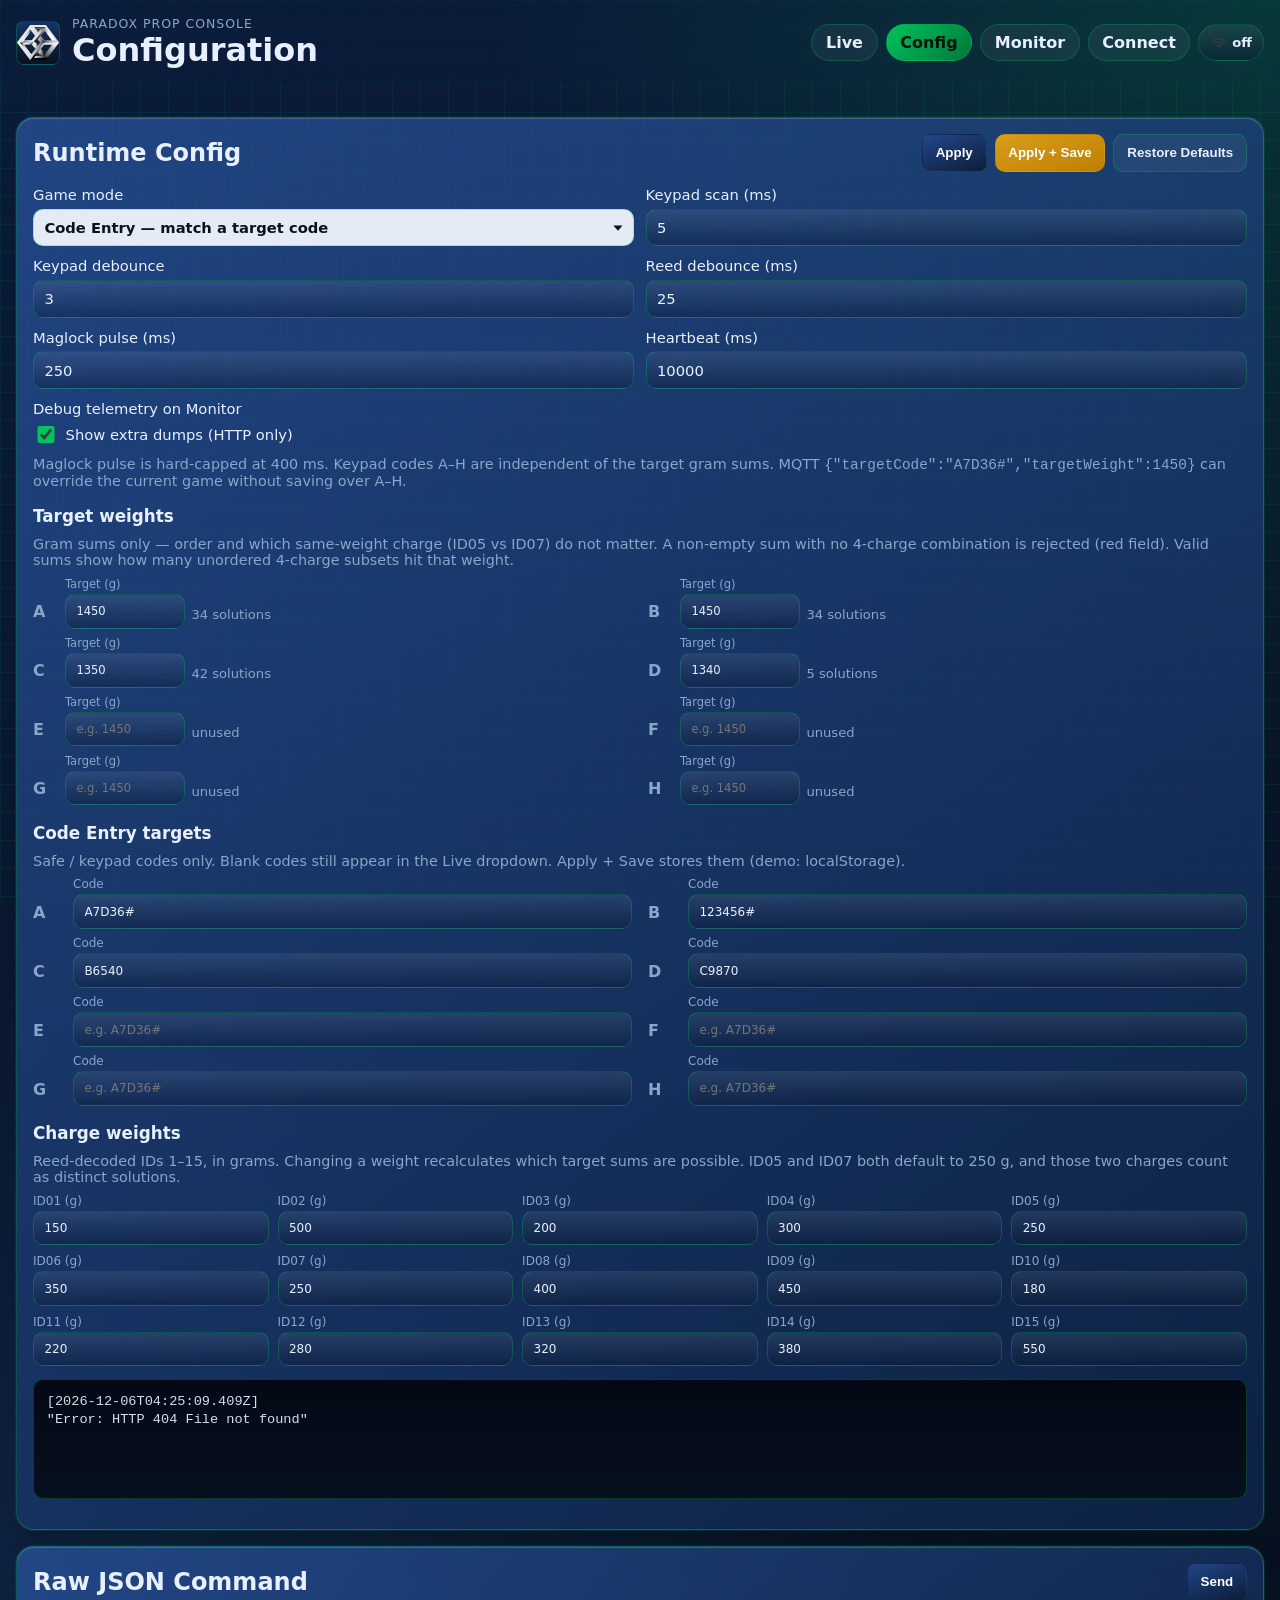
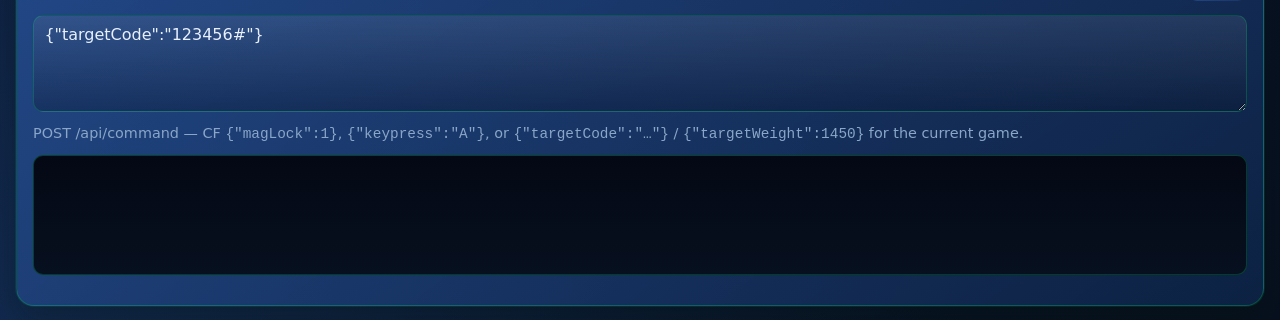
==== commit 7b6719f6: "Cap Open Cabinet to the maglock pulse and drop redundant Live door controls. Co-authored-by: Cursor " ====
--- a/main/webui/config.html
+++ b/main/webui/config.html
@@ -4,7 +4,7 @@
     <meta charset="utf-8">
     <meta name="viewport" content="width=device-width, initial-scale=1">
     <title>PX-Dynamite-V1 Config</title>
-    <link rel="stylesheet" href="styles.css?v=dyn7">
+    <link rel="stylesheet" href="styles.css?v=dyn8">
 </head>
 <body>
     <div class="bg-grid" aria-hidden="true"></div>
@@ -88,7 +88,7 @@
         </section>
     </main>
 
-    <script src="app.js?v=dyn7"></script>
+    <script src="app.js?v=dyn8"></script>
     <script>
         (function boot(attempt) {
             if (window.PX && typeof window.PX.pageConfig === "function") {
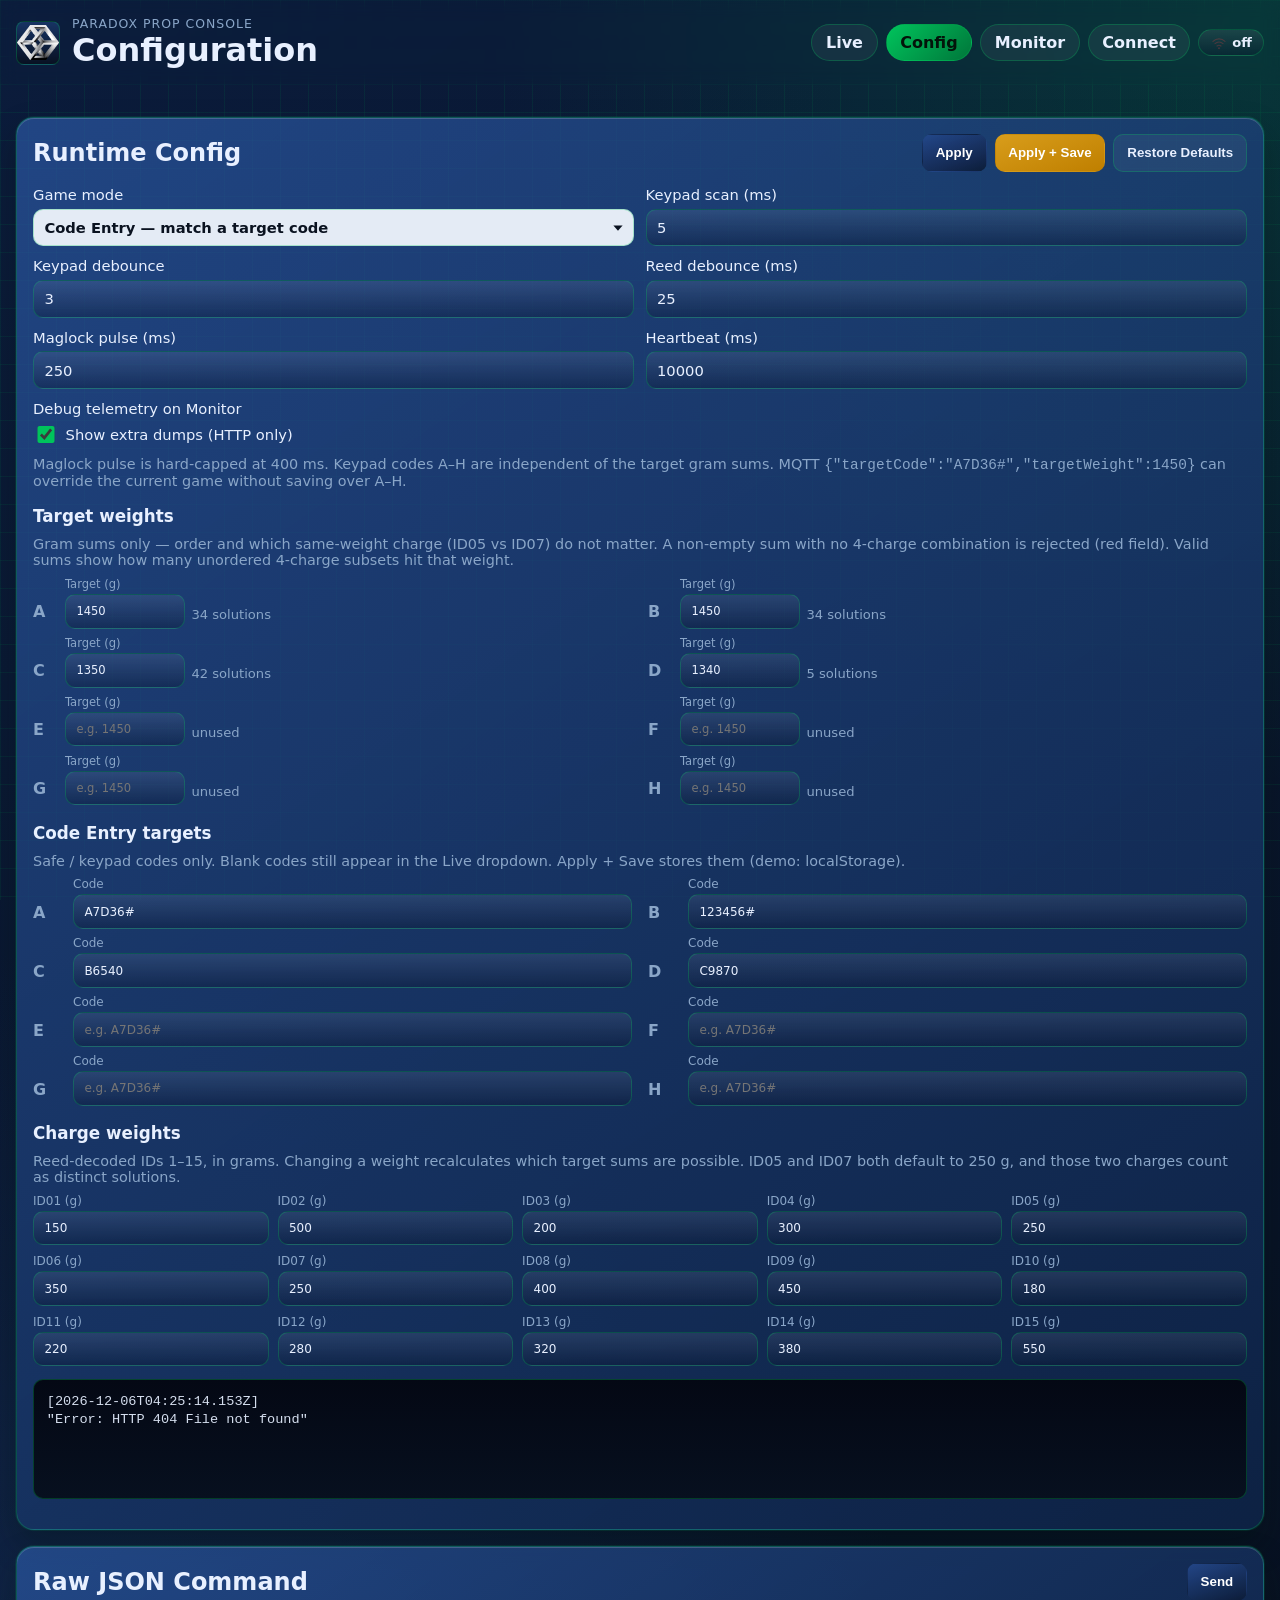
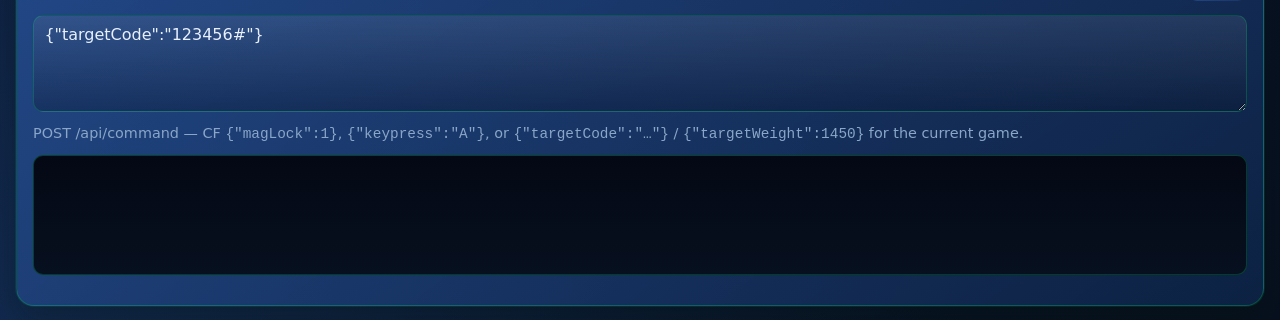
==== commit 9cd75b4f: "Make admin UI usable on phone and tablet. Fix live-layout collapse and tab wrap; bump to 0.04 for OT" ====
--- a/main/webui/config.html
+++ b/main/webui/config.html
@@ -4,7 +4,7 @@
     <meta charset="utf-8">
     <meta name="viewport" content="width=device-width, initial-scale=1">
     <title>PX-Dynamite-V1 Config</title>
-    <link rel="stylesheet" href="styles.css?v=dyn8">
+    <link rel="stylesheet" href="styles.css?v=dyn9">
 </head>
 <body>
     <div class="bg-grid" aria-hidden="true"></div>
--- a/main/webui/styles.css
+++ b/main/webui/styles.css
@@ -158,7 +158,10 @@
 
 .tabs {
     display: flex;
+    flex-wrap: wrap;
     gap: 0.5rem;
+    align-items: center;
+    max-width: 100%;
 }
 
 .tab {
@@ -713,7 +716,20 @@
         align-items: flex-start;
     }
 
+    .tabs {
+        width: 100%;
+    }
+
+    .status-icons {
+        margin-left: 0;
+        flex: 1 1 100%;
+        justify-content: flex-end;
+        order: -1;
+    }
+
     .layout,
+    .layout.live-layout,
+    .layout.single,
     .form-grid {
         grid-template-columns: 1fr;
     }
@@ -728,8 +744,43 @@
         grid-template-columns: repeat(2, minmax(0, 1fr));
     }
 
+    .panel-head {
+        flex-wrap: wrap;
+    }
+
     .inline-form input {
         max-width: 100%;
+    }
+}
+
+/* Phone: stack dense grids; keep touch targets usable */
+@media (max-width: 520px) {
+    .wrap {
+        padding: 0.75rem;
+    }
+
+    .brand-logo {
+        width: 36px;
+        height: 36px;
+    }
+
+    .brand h1 {
+        font-size: 1.2rem;
+    }
+
+    .tab {
+        padding: 0.4rem 0.7rem;
+        font-size: 0.88rem;
+    }
+
+    .metrics,
+    .btn-grid {
+        grid-template-columns: 1fr;
+    }
+
+    .panel {
+        padding: 0.85rem;
+        border-radius: 14px;
     }
 }
 
@@ -2239,3 +2290,23 @@
         max-width: 100%;
     }
 }
+
+@media (max-width: 520px) {
+    .charge-row {
+        grid-template-columns: repeat(2, minmax(0, 1fr));
+    }
+
+    .charge-body {
+        max-width: 100%;
+    }
+
+    .side-keypad,
+    .keypad-matrix {
+        max-width: 100%;
+    }
+
+    .target-charge-metrics,
+    .charge-weight-grid {
+        grid-template-columns: 1fr;
+    }
+}
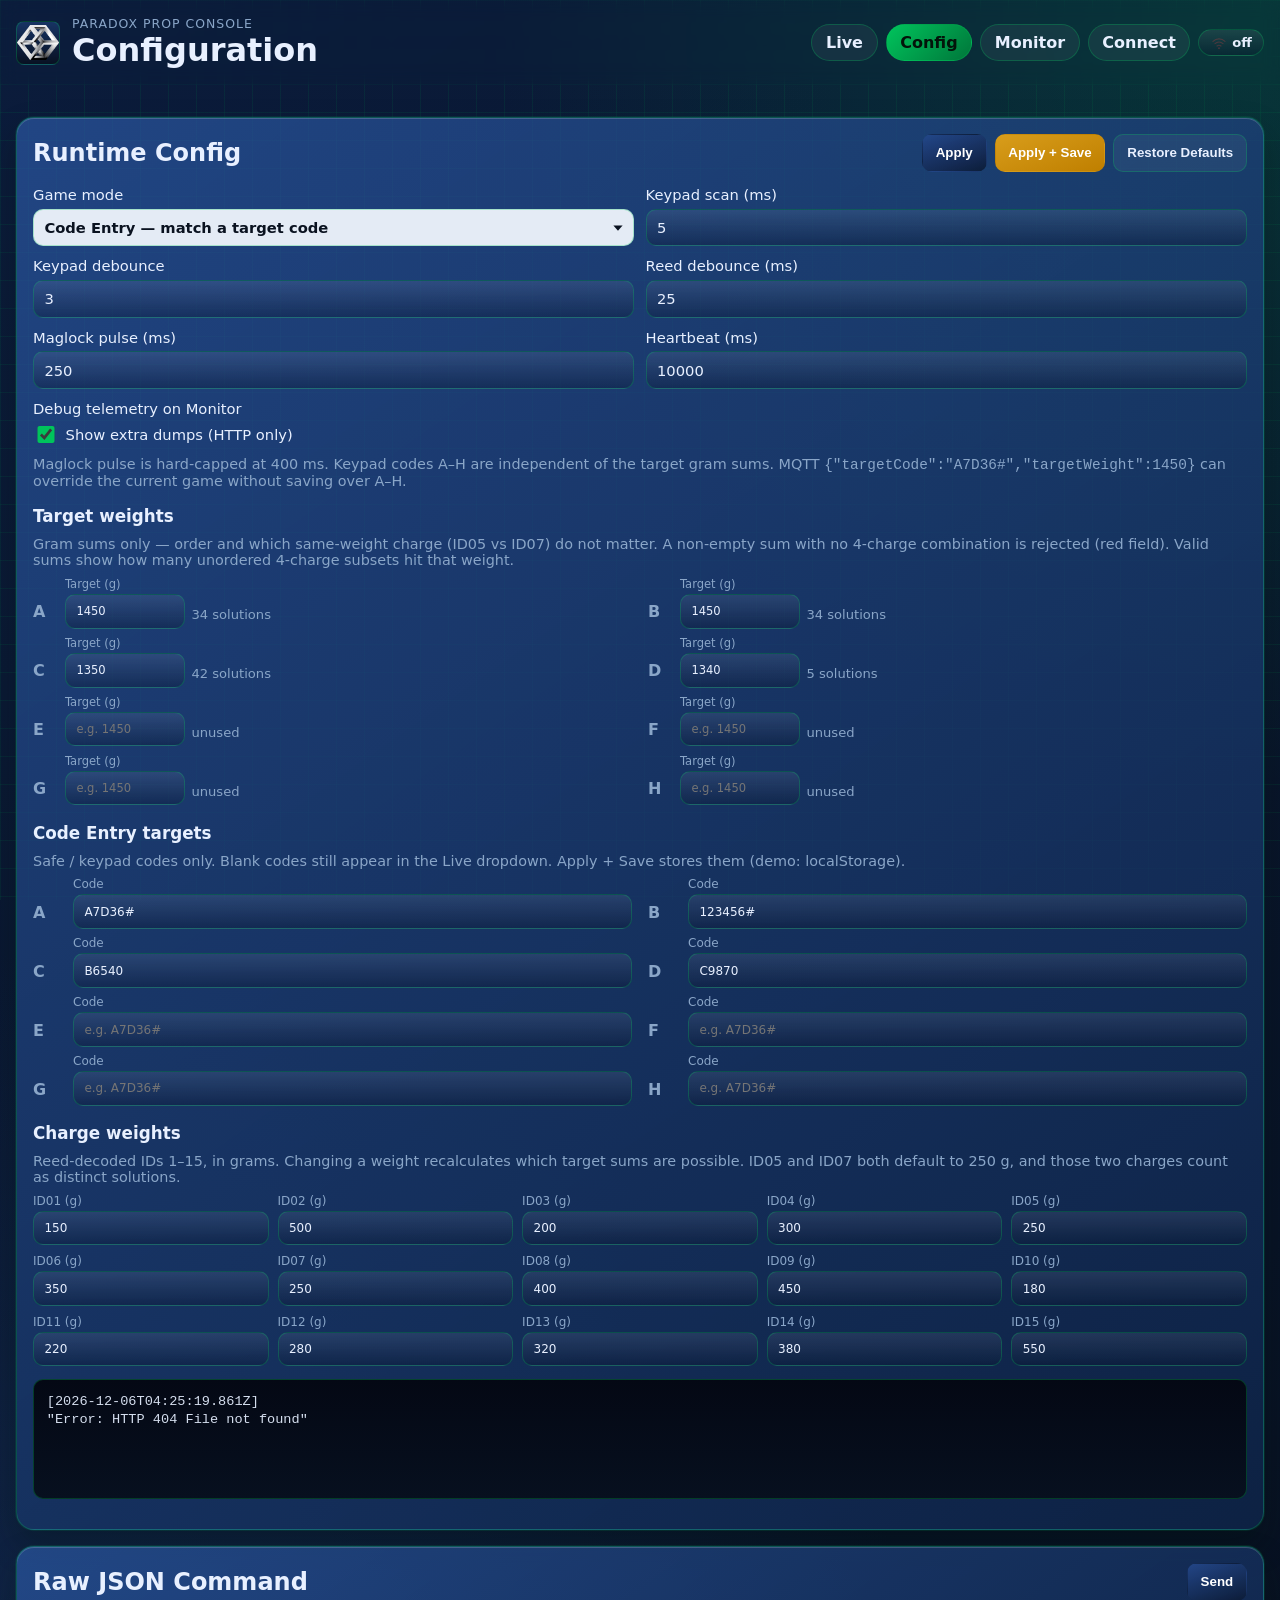
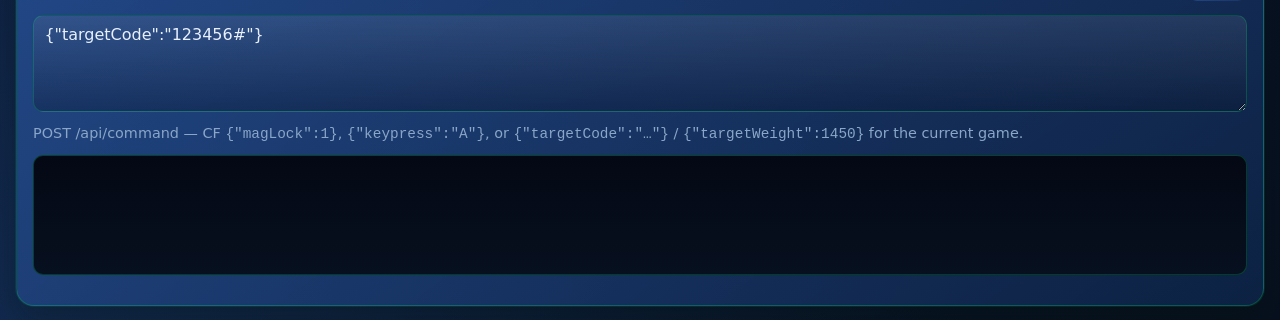
==== commit 0cbab459: "Show the Live code-target list from config when /api/state omits codes. EOF  Co-authored-by: Cursor " ====
--- a/main/webui/config.html
+++ b/main/webui/config.html
@@ -4,7 +4,7 @@
     <meta charset="utf-8">
     <meta name="viewport" content="width=device-width, initial-scale=1">
     <title>PX-Dynamite-V1 Config</title>
-    <link rel="stylesheet" href="styles.css?v=dyn9">
+    <link rel="stylesheet" href="styles.css?v=dyn12">
 </head>
 <body>
     <div class="bg-grid" aria-hidden="true"></div>
@@ -88,7 +88,7 @@
         </section>
     </main>
 
-    <script src="app.js?v=dyn8"></script>
+    <script src="app.js?v=dyn12"></script>
     <script>
         (function boot(attempt) {
             if (window.PX && typeof window.PX.pageConfig === "function") {
--- a/main/webui/styles.css
+++ b/main/webui/styles.css
@@ -2046,10 +2046,11 @@
     background: rgba(8, 20, 44, 0.55);
     color: var(--ink);
     font-weight: 800;
-    cursor: default;
-}
-
-.key.last {
+    cursor: pointer;
+}
+
+.key.last,
+.key.down {
     background: var(--cta);
     color: var(--ok-ink);
     border-color: transparent;
@@ -2249,10 +2250,6 @@
     background: rgba(8, 20, 44, 0.4);
 }
 
-.kcell.driven {
-    box-shadow: 0 0 0 2px #f0a92a;
-}
-
 .kcell.low {
     background: var(--cta);
     color: var(--ok-ink);
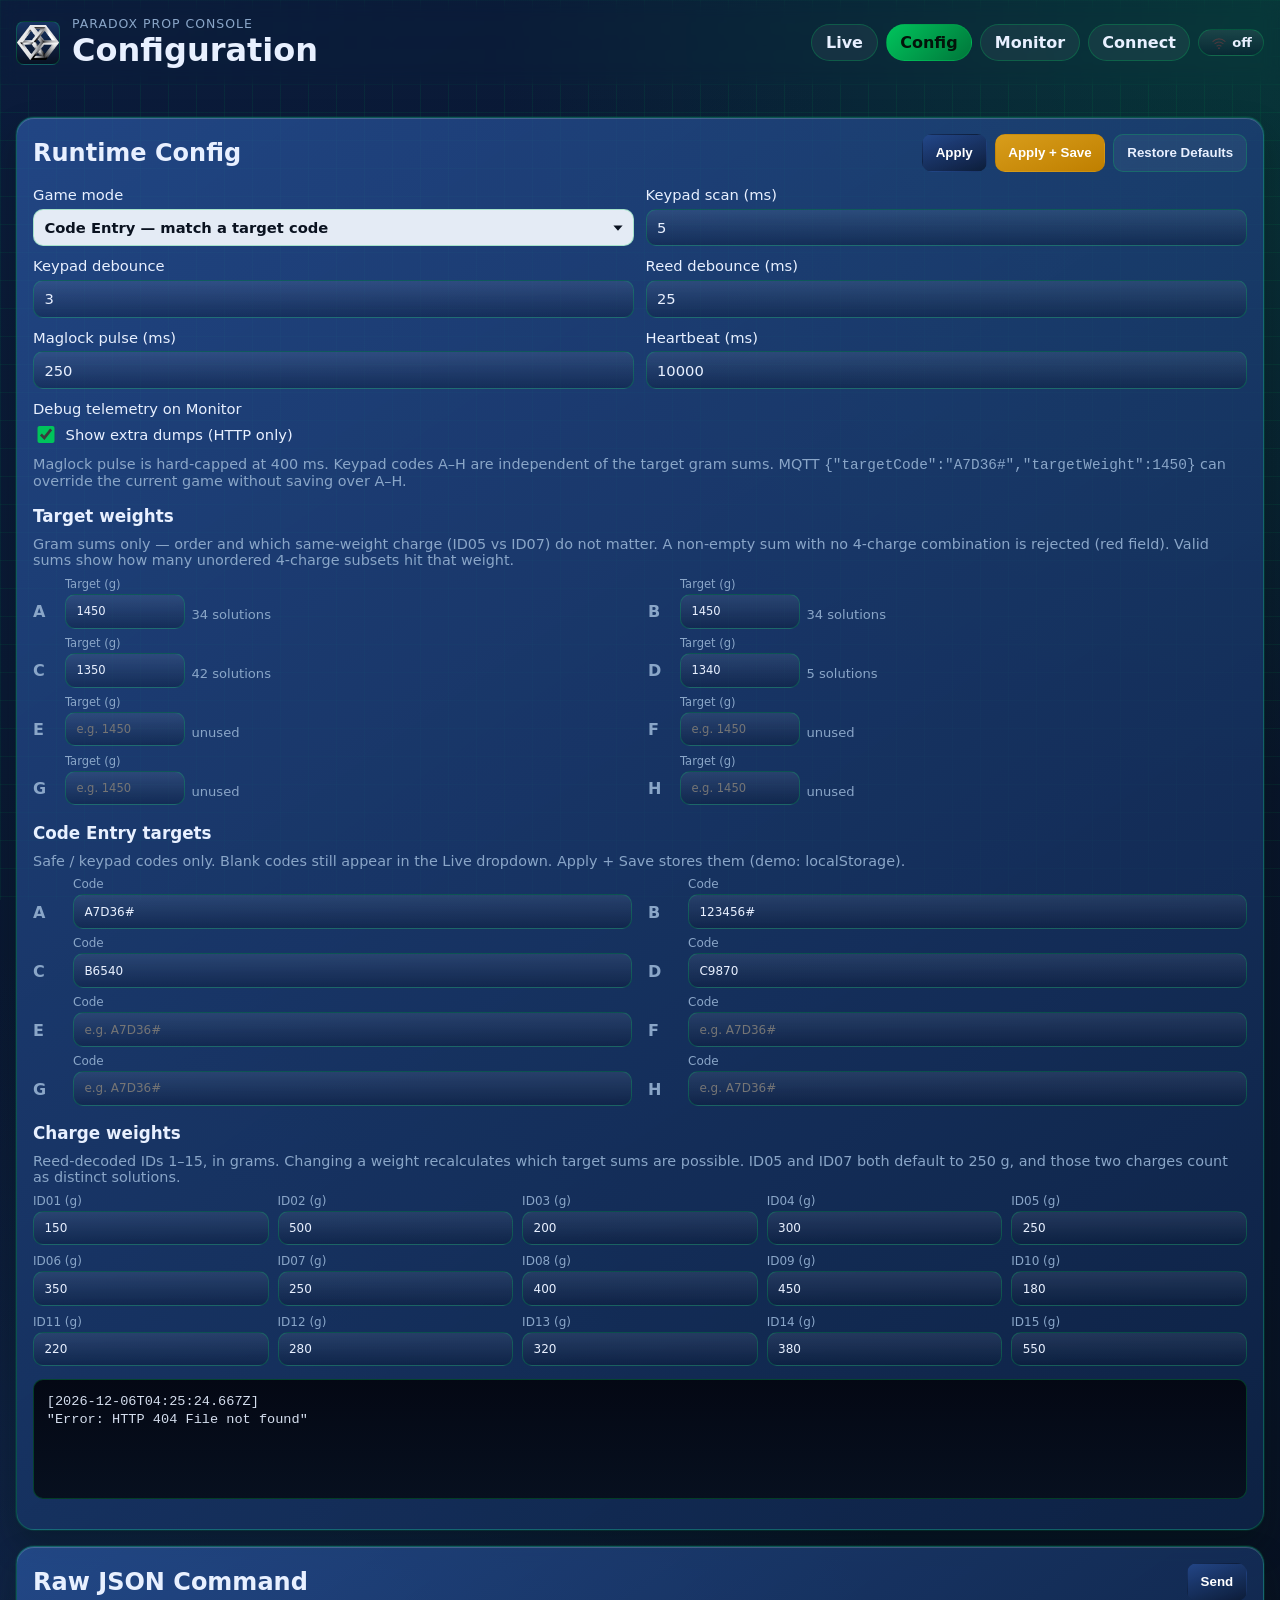
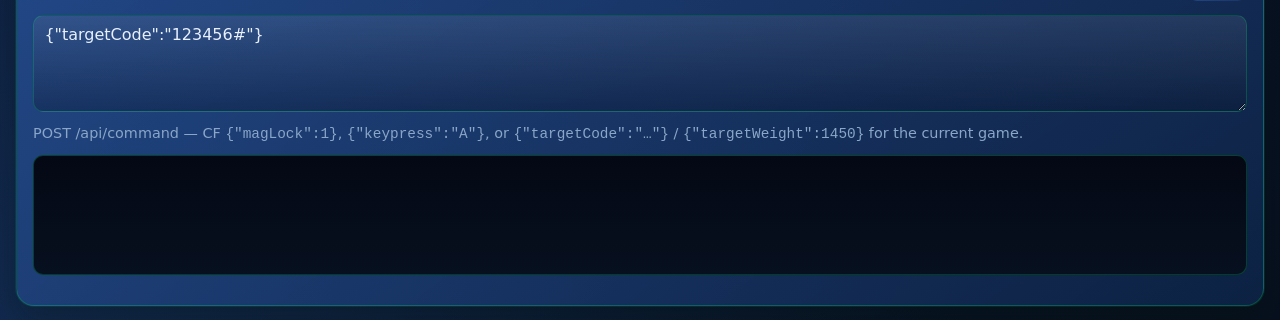
==== commit 776dd426: "Fix: start Wi-Fi before MCP; bounded queue SPI on IDF 6 (0.09). Keep SoftAP/STA up with hwFault bann" ====
--- a/main/webui/config.html
+++ b/main/webui/config.html
@@ -4,7 +4,7 @@
     <meta charset="utf-8">
     <meta name="viewport" content="width=device-width, initial-scale=1">
     <title>PX-Dynamite-V1 Config</title>
-    <link rel="stylesheet" href="styles.css?v=dyn12">
+    <link rel="stylesheet" href="styles.css?v=dyn13">
 </head>
 <body>
     <div class="bg-grid" aria-hidden="true"></div>
@@ -88,7 +88,7 @@
         </section>
     </main>
 
-    <script src="app.js?v=dyn12"></script>
+    <script src="app.js?v=dyn13"></script>
     <script>
         (function boot(attempt) {
             if (window.PX && typeof window.PX.pageConfig === "function") {
--- a/main/webui/styles.css
+++ b/main/webui/styles.css
@@ -314,6 +314,22 @@
     display: none !important;
 }
 
+.hw-banner {
+    position: sticky;
+    top: 0;
+    z-index: 80;
+    width: 100%;
+    margin: 0;
+    padding: 0.7rem 1rem;
+    background: #7f1d1d;
+    color: #fecaca;
+    font-weight: 700;
+    font-size: 0.95rem;
+    line-height: 1.35;
+    text-align: center;
+    border-bottom: 2px solid #ef4444;
+}
+
 .btn-grid {
     display: grid;
     grid-template-columns: repeat(2, minmax(0, 1fr));
